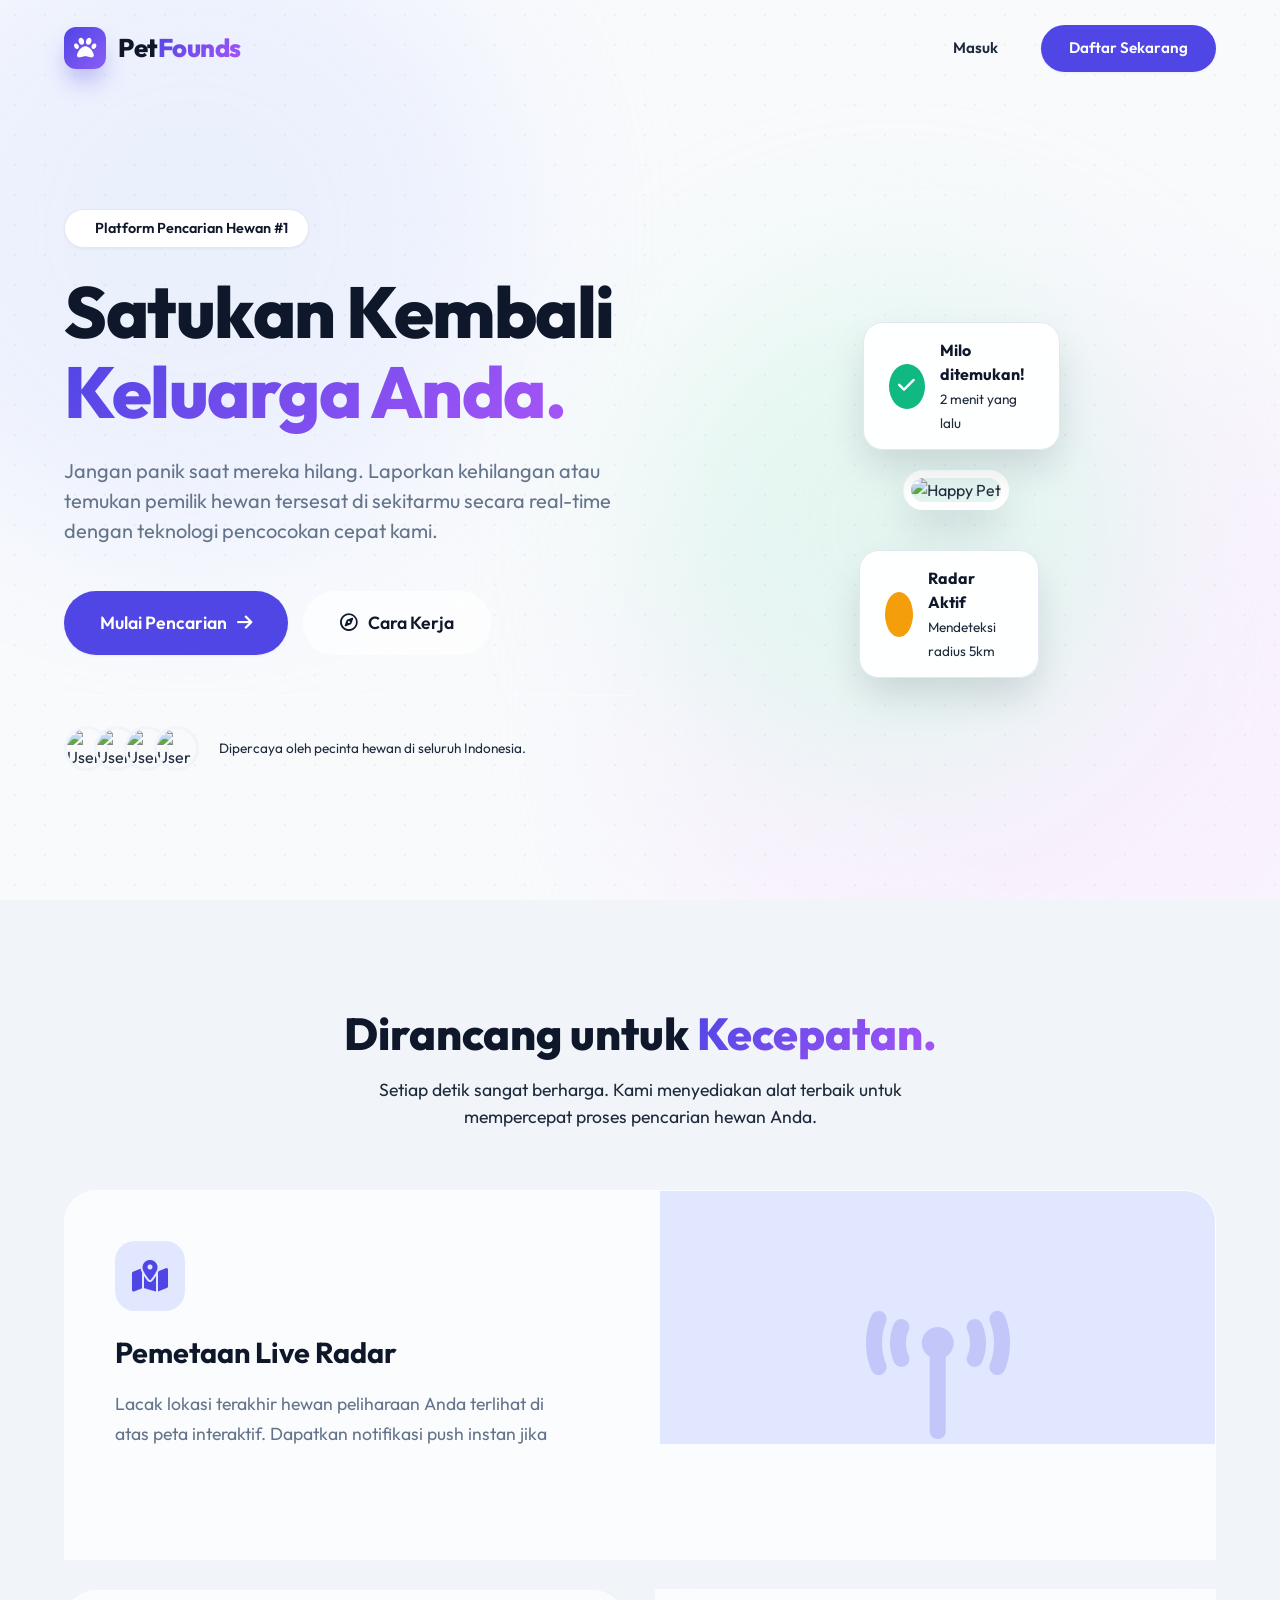
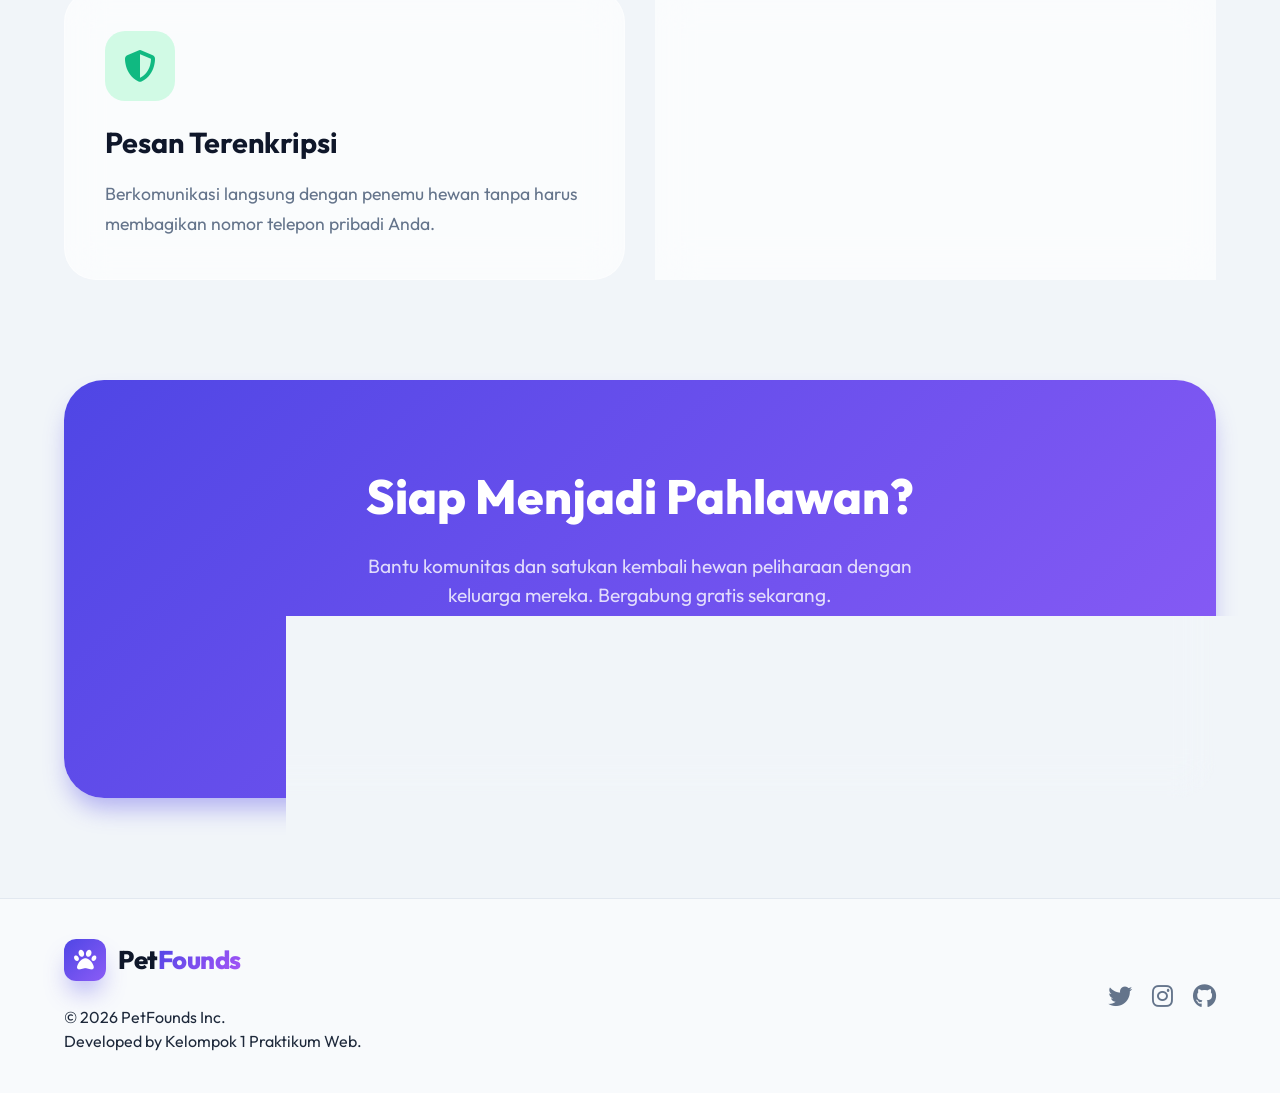
==== Pet Web App/index.html @ 16d1e673 "Add files via upload" ====
<!DOCTYPE html>
<html lang="id">
<head>
    <meta charset="UTF-8">
    <meta name="viewport" content="width=device-width, initial-scale=1.0">
    <title>PetFounds | Profesional Network Pencarian Hewan</title>
    
    <link rel="preconnect" href="https://fonts.googleapis.com">
    <link rel="preconnect" href="https://fonts.gstatic.com" crossorigin>
    <link href="https://fonts.googleapis.com/css2?family=Outfit:wght@300;400;500;600;700;800&display=swap" rel="stylesheet">
    
    <link rel="stylesheet" href="https://cdnjs.cloudflare.com/ajax/libs/font-awesome/6.4.0/css/all.min.css">
    
    <link rel="stylesheet" href="css/style.css">
</head>
<body>
    <div class="bg-animation">
        <div class="bg-ball color-1"></div>
        <div class="bg-ball color-2"></div>
        <div class="bg-ball color-3"></div>
        <div class="grid-overlay"></div>
    </div>

    <header class="guest-header">
        <div class="container-fluid flex-between">
            <div class="app-logo">
                <div class="logo-icon flex-center"><i class="fa-solid fa-paw"></i></div>
                <span class="logo-text">Pet<span class="text-gradient">Founds</span></span>
            </div>
            <div class="hero-nav flex-center" style="gap: 15px;">
                <a href="login.html" class="btn btn-ghost font-bold">Masuk</a>
                <a href="login.html" class="btn btn-primary shadow-primary">Daftar Sekarang</a>
            </div>
        </div>
    </header>

    <main class="main-content full-width" style="padding: 0;">
        
        <section class="hero-section container-fluid">
            <div class="hero-text fade-up" style="animation-delay: 0.1s;">
                <div class="badge-glass mb-4">
                    <i class="fa-solid fa-sparkles text-warning"></i> Platform Pencarian Hewan #1
                </div>
                <h1 class="hero-title">Satukan Kembali <br><span class="text-gradient">Keluarga Anda.</span></h1>
                <p class="hero-desc">Jangan panik saat mereka hilang. Laporkan kehilangan atau temukan pemilik hewan tersesat di sekitarmu secara real-time dengan teknologi pencocokan cepat kami.</p>
                
                <div class="hero-actions">
                    <a href="login.html" class="btn btn-primary btn-lg">Mulai Pencarian <i class="fa-solid fa-arrow-right"></i></a>
                    <a href="#features" class="btn btn-glass btn-lg"><i class="fa-regular fa-compass"></i> Cara Kerja</a>
                </div>

                <div class="social-proof mt-4">
                    <div class="avatar-group">
                        <img src="https://i.pravatar.cc/100?img=1" alt="User">
                        <img src="https://i.pravatar.cc/100?img=2" alt="User">
                        <img src="https://i.pravatar.cc/100?img=3" alt="User">
                        <img src="https://i.pravatar.cc/100?img=4" alt="User">
                    </div>
                    <p class="text-muted text-sm">Dipercaya oleh pecinta hewan di seluruh Indonesia.</p>
                </div>
            </div>

            <div class="hero-image flex-center fade-in" style="animation-delay: 0.3s; position: relative;">
                <div class="mockup-wrapper">
                    <img src="https://images.unsplash.com/photo-1543852786-1cf6624b9987?auto=format&fit=crop&q=80&w=800" alt="Happy Pet" class="main-hero-img">
                    <div class="floating-badge badge-1">
                        <div class="icon-circle bg-success"><i class="fa-solid fa-check"></i></div>
                        <div>
                            <strong style="color: var(--secondary); display: block;">Milo ditemukan!</strong>
                            <span class="text-muted text-sm">2 menit yang lalu</span>
                        </div>
                    </div>
                    <div class="floating-badge badge-2">
                        <div class="icon-circle bg-warning"><i class="fa-solid fa-radar"></i></div>
                        <div>
                            <strong style="color: var(--secondary); display: block;">Radar Aktif</strong>
                            <span class="text-muted text-sm">Mendeteksi radius 5km</span>
                        </div>
                    </div>
                </div>
            </div>
        </section>

        <section id="features" class="features-section container-fluid">
            <div class="text-center" style="margin-bottom: 60px;">
                <h2 style="font-size: 2.8rem; font-weight: 800; color: var(--secondary);">Dirancang untuk <span class="text-gradient">Kecepatan.</span></h2>
                <p class="text-muted" style="font-size: 1.1rem; max-width: 600px; margin: 10px auto 0;">Setiap detik sangat berharga. Kami menyediakan alat terbaik untuk mempercepat proses pencarian hewan Anda.</p>
            </div>

            <div class="bento-landing-grid">
                <div class="bento-feature feature-large glass-panel">
                    <div class="feature-content">
                        <div class="feature-icon bg-primary-light text-primary"><i class="fa-solid fa-map-location-dot"></i></div>
                        <h3>Pemetaan Live Radar</h3>
                        <p>Lacak lokasi terakhir hewan peliharaan Anda terlihat di atas peta interaktif. Dapatkan notifikasi push instan jika ada pengguna lain yang melaporkan penemuan di area Anda.</p>
                    </div>
                    <div class="feature-visual bg-primary-light">
                        <i class="fa-solid fa-tower-broadcast text-primary" style="font-size: 8rem; opacity: 0.2;"></i>
                    </div>
                </div>

                <div class="bento-feature glass-panel">
                    <div class="feature-icon bg-success-light text-success"><i class="fa-solid fa-shield-halved"></i></div>
                    <h3>Pesan Terenkripsi</h3>
                    <p>Berkomunikasi langsung dengan penemu hewan tanpa harus membagikan nomor telepon pribadi Anda.</p>
                </div>

                <div class="bento-feature glass-panel">
                    <div class="feature-icon bg-warning-light text-warning"><i class="fa-solid fa-robot"></i></div>
                    <h3>Pencocokan Cerdas</h3>
                    <p>Sistem kami mencocokkan ciri-ciri laporan hilang dan laporan ditemukan secara otomatis.</p>
                </div>
            </div>
        </section>

        <section class="cta-section container-fluid">
            <div class="cta-box glass-panel text-center">
                <h2 style="font-size: 3rem; font-weight: 800; color: white; margin-bottom: 20px;">Siap Menjadi Pahlawan?</h2>
                <p style="color: rgba(255,255,255,0.8); font-size: 1.2rem; max-width: 600px; margin: 0 auto 40px;">Bantu komunitas dan satukan kembali hewan peliharaan dengan keluarga mereka. Bergabung gratis sekarang.</p>
                <a href="login.html" class="btn bg-surface text-primary btn-lg shadow-lg" style="font-size: 1.2rem; padding: 20px 40px;">Buka Akses Dashboard <i class="fa-solid fa-arrow-right"></i></a>
            </div>
        </section>

        <footer class="app-footer">
            <div class="container-fluid flex-between footer-content">
                <div class="footer-brand">
                    <div class="app-logo mb-4">
                        <div class="logo-icon flex-center"><i class="fa-solid fa-paw"></i></div>
                        <span class="logo-text">Pet<span class="text-gradient">Founds</span></span>
                    </div>
                    <p class="text-muted">© 2026 PetFounds Inc.<br>Developed by Kelompok 1 Praktikum Web.</p>
                </div>
                <div class="footer-links">
                    <a href="#"><i class="fa-brands fa-twitter"></i></a>
                    <a href="#"><i class="fa-brands fa-instagram"></i></a>
                    <a href="#"><i class="fa-brands fa-github"></i></a>
                </div>
            </div>
        </footer>
    </main>

    <script src="script.js"></script>
</body>
</html>
---- Pet Web App/css/style.css ----
/* ================= PROFESSIONAL DESIGN SYSTEM & ANIMATION ================= */

:root {
    /* Skema Warna Profesional (Indigo & Slate) */
    --primary: #4f46e5;       /* Indigo 600 */
    --primary-hover: #4338ca; /* Indigo 700 */
    --primary-light: rgba(79, 70, 229, 0.1);
    
    --secondary: #0f172a;     /* Slate 900 */
    
    --success: #10b981;       /* Emerald 500 */
    --danger: #ef4444;        /* Red 500 */
    --warning: #f59e0b;       /* Amber 500 */
    
    --bg-app: #f1f5f9;        /* Slate 100 */
    --surface: #ffffff;       /* White */
    --border: #e2e8f0;        /* Slate 200 */
    
    --text-main: #1e293b;     /* Slate 800 */
    --text-muted: #64748b;    /* Slate 500 */
    
    /* Efek Glassmorphism */
    --glass-bg: rgba(255, 255, 255, 0.65);
    --glass-border: rgba(255, 255, 255, 0.4);
    
    /* Shadows & Radius */
    --shadow-sm: 0 1px 3px rgba(0,0,0,0.05);
    --shadow-md: 0 10px 15px -3px rgba(15, 23, 42, 0.08);
    --shadow-lg: 0 20px 40px -5px rgba(15, 23, 42, 0.15);
    --shadow-primary: 0 15px 25px -5px rgba(79, 70, 229, 0.4);
    
    --radius-sm: 8px;
    --radius-md: 16px;
    --radius-lg: 24px;
    --radius-full: 9999px;
    
    --transition: all 0.4s cubic-bezier(0.16, 1, 0.3, 1);
}

/* ================= RESET & GLOBAL ================= */
* { margin: 0; padding: 0; box-sizing: border-box; }
body { 
    font-family: 'Outfit', sans-serif; 
    background-color: var(--bg-app); 
    color: var(--text-main); 
    font-size: 16px; 
    overflow-x: hidden; 
    line-height: 1.5;
    min-height: 100vh;
    animation: pageIn 0.5s ease-out;
}
@keyframes pageIn {
    from { opacity: 0; transform: translateY(10px); }
    to { opacity: 1; transform: translateY(0); }
}

a { text-decoration: none; color: inherit; transition: var(--transition); }
button, input, select, textarea { font-family: inherit; border: none; outline: none; background: none; transition: var(--transition); }

/* ================= UTILS & ANIMATIONS ================= */
.hidden { display: none !important; }
.text-gradient { 
    background: linear-gradient(135deg, var(--primary), #a855f7); 
    -webkit-background-clip: text; 
    -webkit-text-fill-color: transparent; 
}
.flex-center { display: flex; justify-content: center; align-items: center; }
.flex-between { display: flex; justify-content: space-between; align-items: center; }
.container-fluid { padding: 0 5%; max-width: 1440px; margin: 0 auto; }
.page-pt { padding-top: 40px; padding-bottom: 60px; }
.text-center { text-align: center; }
.mb-4 { margin-bottom: 1.5rem; } .mt-4 { margin-top: 1.5rem; }
.text-sm { font-size: 0.85rem; }

/* Global Background Animation & Grid */
.bg-animation {
    position: fixed; top: 0; left: 0; width: 100vw; height: 100vh; z-index: -1;
    background: #f8fafc; overflow: hidden;
}
.bg-ball {
    position: absolute; border-radius: 50%; opacity: 0.5; filter: blur(80px);
    animation: ballMove 25s infinite alternate ease-in-out;
}
.color-1 { top: -10%; left: -10%; width: 50vw; height: 50vw; background: #e0e7ff; animation-delay: 0s; }
.color-2 { bottom: -20%; right: -10%; width: 60vw; height: 60vw; background: #fae8ff; animation-delay: -5s; }
.color-3 { top: 30%; left: 50%; width: 40vw; height: 40vw; background: #d1fae5; animation-delay: -10s; }
.grid-overlay {
    position: absolute; top: 0; left: 0; width: 100%; height: 100%;
    background-image: radial-gradient(var(--text-muted) 1px, transparent 1px);
    background-size: 30px 30px; opacity: 0.07;
}

@keyframes ballMove {
    0% { transform: translate(0, 0) scale(1); }
    100% { transform: translate(50px, 50px) scale(1.1); }
}

/* ================= PREMIUM LOGO & BUTTONS ================= */
.app-logo { display: flex; align-items: center; gap: 12px; }
.logo-icon { 
    width: 42px; height: 42px; 
    background: linear-gradient(135deg, var(--primary), #8b5cf6); 
    border-radius: 12px; color: white; font-size: 1.4rem; 
    box-shadow: var(--shadow-primary);
}
.logo-text { font-size: 1.6rem; font-weight: 800; color: var(--secondary); letter-spacing: -0.5px; }

.btn { 
    padding: 12px 28px; border-radius: var(--radius-full); 
    font-weight: 600; font-size: 0.95rem;
    display: inline-flex; align-items: center; justify-content: center; gap: 10px;
}
.btn:hover { transform: translateY(-3px); }
.btn-primary { background-color: var(--primary); color: white; box-shadow: var(--shadow-sm); }
.btn-primary:hover { background-color: var(--primary-hover); box-shadow: var(--shadow-primary); }
.btn-glass { background: var(--glass-bg); backdrop-filter: blur(10px); border: 1px solid var(--glass-border); color: var(--secondary); }
.btn-glass:hover { background: white; box-shadow: var(--shadow-md); }
.btn-ghost { color: var(--text-main); }
.btn-ghost:hover { color: var(--primary); background: var(--primary-light); }
.btn-lg { padding: 18px 36px; font-size: 1.1rem; }
.bg-surface { background-color: var(--surface); }

/* Glassmorphism Panel Base */
.glass-panel { 
    background-color: var(--glass-bg); backdrop-filter: blur(20px); -webkit-backdrop-filter: blur(20px);
    border: 1px solid var(--glass-border); box-shadow: var(--shadow-glass); 
}

/* ================= LAYOUT & SIDEBAR ================= */
.app-wrapper { display: flex; min-height: 100vh; }
.sidebar { 
    width: 280px; position: fixed; height: calc(100vh - 40px); margin: 20px; 
    border-radius: var(--radius-lg); display: flex; flex-direction: column; 
    z-index: 50; padding: 30px 20px; transition: var(--transition); 
}
.sidebar-header { margin-bottom: 50px; padding-left: 10px; }
.sidebar-nav { flex: 1; display: flex; flex-direction: column; gap: 8px; }
.nav-item { 
    display: flex; align-items: center; gap: 16px; 
    padding: 16px 20px; border-radius: var(--radius-md); 
    color: var(--text-muted); font-weight: 600; font-size: 1rem;
}
.nav-item i { font-size: 1.3rem; transition: var(--transition); width: 25px; text-align: center; }
.nav-item:hover { color: var(--primary); background-color: var(--primary-light); transform: translateX(5px); }
.nav-item.active { background-color: white; color: var(--primary); box-shadow: var(--shadow-sm); }
.sidebar-footer { padding-top: 20px; border-top: 1px solid var(--border); display: flex; justify-content: center; }
.main-content { flex: 1; margin-left: 280px; transition: var(--transition); position: relative; }
.main-content.full-width { margin-left: 0; }

/* ================= LANDING PAGE SPECIFIC ================= */
.guest-header { position: absolute; top: 0; left: 0; width: 100%; z-index: 100; padding: 25px 0; }

/* Hero Section */
.hero-section { min-height: 100vh; display: grid; grid-template-columns: 1.1fr 1fr; align-items: center; gap: 60px; padding-top: 80px; }
.badge-glass { display: inline-flex; align-items: center; gap: 10px; padding: 8px 20px; border-radius: var(--radius-full); background: white; border: 1px solid var(--border); font-weight: 600; font-size: 0.9rem; color: var(--secondary); box-shadow: var(--shadow-sm); }
.hero-title { font-size: 4.5rem; line-height: 1.1; font-weight: 800; color: var(--secondary); margin-bottom: 25px; letter-spacing: -1.5px; }
.hero-desc { font-size: 1.25rem; color: var(--text-muted); margin-bottom: 45px; max-width: 550px; }
.hero-actions { display: flex; gap: 15px; margin-bottom: 40px; }

/* Social Proof Avatars */
.social-proof { display: flex; align-items: center; gap: 20px; border-top: 1px solid var(--glass-border); padding-top: 30px; }
.avatar-group { display: flex; align-items: center; }
.avatar-group img { width: 45px; height: 45px; border-radius: 50%; border: 3px solid var(--bg-app); margin-left: -15px; object-fit: cover; }
.avatar-group img:first-child { margin-left: 0; }
.avatar-more { width: 45px; height: 45px; border-radius: 50%; border: 3px solid var(--bg-app); margin-left: -15px; background: var(--secondary); color: white; display: flex; justify-content: center; align-items: center; font-size: 0.8rem; font-weight: bold; z-index: 10; }

/* Hero Image & Floats */
.mockup-wrapper { position: relative; perspective: 1000px; }
.main-hero-img { 
    width: 100%; height: 550px; object-fit: cover; 
    border-radius: var(--radius-lg); box-shadow: var(--shadow-lg); 
    border: 8px solid white; transform: rotateY(-5deg) rotateX(5deg);
    transition: 0.5s; animation: floatHero 6s ease-in-out infinite;
}
.mockup-wrapper:hover .main-hero-img { transform: rotateY(0) rotateX(0); }
@keyframes floatHero { 0%, 100% { transform: translateY(0) rotateY(-5deg) rotateX(5deg); } 50% { transform: translateY(-20px) rotateY(-5deg) rotateX(5deg); } }

.floating-badge { position: absolute; background: rgba(255,255,255,0.95); backdrop-filter: blur(10px); padding: 15px 25px; border-radius: 20px; display: flex; align-items: center; gap: 15px; box-shadow: var(--shadow-lg); border: 1px solid var(--border); z-index: 10; animation: floatHero 5s ease-in-out infinite reverse;}
.icon-circle { width: 45px; height: 45px; border-radius: 50%; display: flex; justify-content: center; align-items: center; color: white; font-size: 1.2rem; }
.bg-success { background-color: var(--success); } .bg-warning { background-color: var(--warning); }
.badge-1 { bottom: 60px; left: -40px; } .badge-2 { top: 80px; right: -30px; animation-duration: 7s; }

/* Bento Features Section */
.features-section { padding-top: 100px; padding-bottom: 100px; }
.bento-landing-grid { display: grid; grid-template-columns: 1fr 1fr; gap: 30px; }
.bento-feature { padding: 40px; border-radius: 32px; display: flex; flex-direction: column; transition: var(--transition); cursor: default; }
.bento-feature:hover { transform: translateY(-10px); box-shadow: var(--shadow-lg); }
.feature-large { grid-column: span 2; display: grid; grid-template-columns: 1fr 1fr; align-items: center; gap: 40px; padding: 0; overflow: hidden; }
.feature-large .feature-content { padding: 50px; }
.feature-visual { height: 100%; display: flex; justify-content: center; align-items: center; background: linear-gradient(135deg, var(--primary-light), transparent); }
.feature-icon { width: 70px; height: 70px; border-radius: 20px; display: flex; justify-content: center; align-items: center; font-size: 2rem; margin-bottom: 20px; }
.bg-primary-light { background: #e0e7ff; color: var(--primary); }
.bg-success-light { background: #d1fae5; color: var(--success); }
.bg-warning-light { background: #fef3c7; color: var(--warning); }
.bento-feature h3 { font-size: 1.8rem; color: var(--secondary); margin-bottom: 15px; font-weight: 700; }
.bento-feature p { color: var(--text-muted); font-size: 1.1rem; line-height: 1.7; }

/* CTA & Footer */
.cta-section { padding-bottom: 100px; }
.cta-box { background: linear-gradient(135deg, var(--primary), #8b5cf6); padding: 80px 40px; border-radius: 40px; box-shadow: var(--shadow-primary); border: none; }
.app-footer { border-top: 1px solid var(--border); padding: 40px 0; background: rgba(255,255,255,0.5); }
.footer-links { display: flex; gap: 20px; font-size: 1.5rem; color: var(--text-muted); }
.footer-links a:hover { color: var(--primary); }

/* ================= LOGIN PAGE ================= */
.auth-layout { display: flex; justify-content: center; align-items: center; min-height: 100vh; padding: 20px; }
.auth-card { padding: 50px 40px; border-radius: var(--radius-lg); width: 100%; max-width: 450px; box-shadow: var(--shadow-lg); }
.input-modern { position: relative; width: 100%; margin-bottom: 20px; }
.input-modern i { position: absolute; left: 20px; top: 50%; transform: translateY(-50%); color: var(--text-muted); font-size: 1.2rem; }
.input-modern input, .input-modern select, .input-modern textarea { 
    width: 100%; padding: 18px 20px 18px 55px; 
    background-color: rgba(255,255,255,0.8); 
    border: 2px solid transparent; border-radius: 14px; 
    font-size: 1rem; color: var(--text-main); font-weight: 500;
}
.input-modern input:focus, .input-modern select:focus, .input-modern textarea:focus { border-color: var(--primary); background-color: white; box-shadow: 0 0 0 4px var(--primary-light); }

/* ================= FEED (POST REPORT) ================= */
.search-modern input { width: 100%; max-width: 380px; padding: 16px 20px 16px 55px; border: 1px solid var(--glass-border); border-radius: var(--radius-full); font-size: 1rem; box-shadow: var(--shadow-sm); }
.feed-grid { display: grid; grid-template-columns: repeat(auto-fill, minmax(min(100%, 320px), 1fr)); gap: 30px; margin-top: 40px; }
.feed-card { background-color: var(--surface); border-radius: var(--radius-md); padding: 18px; box-shadow: var(--shadow-sm); border: 1px solid var(--border); cursor: pointer; transition: var(--transition); }
.feed-card:hover { transform: translateY(-5px); box-shadow: var(--shadow-lg); border-color: var(--primary-light); }
.card-img-box { position: relative; width: 100%; height: 260px; border-radius: 12px; overflow: hidden; margin-bottom: 18px; }
.card-img-box img { width: 100%; height: 100%; object-fit: cover; transition: transform 0.5s; }
.feed-card:hover .card-img-box img { transform: scale(1.05); }
.card-badge { position: absolute; top: 12px; left: 12px; padding: 6px 14px; border-radius: var(--radius-full); font-size: 0.75rem; font-weight: 700; color: white; text-transform: uppercase; letter-spacing: 0.5px; z-index: 2; box-shadow: var(--shadow-sm); }
.badge-found { background-color: var(--success); } .badge-lost { background-color: var(--danger); }
.card-body h3 { font-size: 1.25rem; font-weight: 700; color: var(--secondary); margin-bottom: 8px; }
.card-meta { display: flex; align-items: center; gap: 8px; font-size: 0.9rem; color: var(--text-muted); margin-bottom: 15px; }
.card-footer { display: flex; justify-content: space-between; align-items: center; padding-top: 15px; border-top: 1px solid var(--border); }
.author-box { display: flex; align-items: center; gap: 10px; }
.author-img { width: 35px; height: 35px; border-radius: 10px; }
.author-name { font-size: 0.85rem; font-weight: 600; color: var(--text-main); display: block; }
.btn-like { color: var(--text-muted); font-size: 1.1rem; }
.btn-like:hover, .btn-like.liked { color: var(--danger); transform: scale(1.1); }

/* ================= FORMS ================= */
.report-type-selector { display: flex; gap: 20px; margin-bottom: 35px; }
.type-card { flex: 1; cursor: pointer; }
.type-card input { display: none; }
.type-content { padding: 25px; border-radius: var(--radius-md); background-color: rgba(255,255,255,0.5); border: 2px solid transparent; text-align: center; transition: var(--transition); color: var(--text-muted); font-weight: 600; }
.type-content i { font-size: 2.5rem; margin-bottom: 10px; display: block; }
.type-card input:checked + .found-glow { background-color: white; border-color: var(--success); color: var(--success); box-shadow: 0 10px 20px rgba(16, 185, 129, 0.15); }
.type-card input:checked + .lost-glow { background-color: white; border-color: var(--danger); color: var(--danger); box-shadow: 0 10px 20px rgba(239, 68, 68, 0.15); }

.upload-modern { border: 2px dashed var(--border); border-radius: var(--radius-md); padding: 40px; text-align: center; background-color: rgba(255,255,255,0.4); cursor: pointer; position: relative; min-height: 250px; display: flex; align-items: center; justify-content: center; overflow: hidden; margin-bottom: 30px; }
.upload-icon { font-size: 3rem; color: var(--primary); margin-bottom: 10px; }
#image-preview { position: absolute; top: 0; left: 0; width: 100%; height: 100%; object-fit: cover; z-index: 5; }
.form-grid-2 { display: grid; grid-template-columns: 1fr 1fr; gap: 20px; }
.input-modern.no-icon textarea { padding-left: 20px; resize: vertical; border-radius: 14px; }

/* ================= MODAL & TOAST ================= */
.modal-overlay { position: fixed; top: 0; left: 0; width: 100%; height: 100%; background-color: rgba(15, 23, 42, 0.6); backdrop-filter: blur(5px); z-index: 1000; display: flex; justify-content: center; align-items: center; padding: 20px; opacity: 0; visibility: hidden; transition: var(--transition); }
.modal-overlay.show { opacity: 1; visibility: visible; }
.modal-content { background-color: var(--surface); width: 100%; max-width: 600px; border-radius: var(--radius-lg); padding: 30px; position: relative; transform: scale(0.9); transition: 0.4s cubic-bezier(0.34, 1.56, 0.64, 1); box-shadow: var(--shadow-lg); }
.modal-overlay.show .modal-content { transform: scale(1); }
.btn-close-modal { position: absolute; top: 20px; right: 20px; font-size: 1.3rem; color: var(--text-muted); z-index: 10;}
.btn-close-modal:hover { color: var(--danger); transform: rotate(90deg); }

#toast-container { position: fixed; bottom: 30px; right: 30px; z-index: 9999; display: flex; flex-direction: column; gap: 10px; pointer-events: none; }
.toast { background-color: var(--secondary); color: white; padding: 16px 25px; border-radius: var(--radius-md); box-shadow: var(--shadow-lg); display: flex; align-items: center; gap: 12px; transform: translateX(120%); transition: transform 0.4s cubic-bezier(0.16, 1, 0.3, 1); pointer-events: auto; font-weight: 500;}
.toast.show { transform: translateX(0); }

/* ================= RESPONSIVE (MOBILE) ================= */
@media (max-width: 1024px) {
    /* Hide Desktop Sidebar */
    .sidebar { transform: translateX(-120%); width: 280px; }
    .main-content { margin-left: 0; }
    
    /* Bottom Navigation */
    .sidebar { 
        top: auto; bottom: 0; height: 80px; width: 100%; margin: 0;
        border-radius: 30px 30px 0 0; transform: translateX(0); 
        flex-direction: row; padding: 0 10px; 
        background-color: rgba(255,255,255,0.9); box-shadow: 0 -10px 20px rgba(0,0,0,0.05);
        border-top: 1px solid var(--glass-border); border-right: none;
    }
    .sidebar-header, .sidebar-footer { display: none; }
    .sidebar-nav { flex-direction: row; justify-content: space-around; align-items: center; width: 100%; }
    .nav-item { flex-direction: column; gap: 4px; padding: 10px; font-size: 0.75rem; justify-content: center;}
    .nav-item span { display: none; } 
    .nav-item i { font-size: 1.5rem; }
    .nav-item.active { background: transparent; color: var(--primary); box-shadow: none; transform: translateY(-5px); }
    .nav-item.active::after { content: ''; position: absolute; bottom: 0; width: 6px; height: 6px; background: var(--primary); border-radius: 50%; }
    
    .page-pt { padding-top: 30px; padding-bottom: 100px; }
    .guest-header { padding: 20px 5%; }
    .hero-section { grid-template-columns: 1fr; text-align: center; padding-top: 120px; gap: 40px; }
    .hero-title { font-size: 3.2rem; }
    .hero-desc { margin: 0 auto 30px; }
    .hero-actions { justify-content: center; flex-direction: column; }
    .badge-1, .badge-2 { display: none; /* Hide floating badges on mobile to save space */ }
    .bento-landing-grid { grid-template-columns: 1fr; }
    .feature-large { grid-template-columns: 1fr; }
    .feature-large .feature-content { padding: 30px; }
    .form-grid-2 { grid-template-columns: 1fr; }
    .report-type-selector { flex-direction: column; }
    .footer-content { flex-direction: column; gap: 20px; text-align: center; }

    /* ================= CHAT APPLICATION UI ================= */
.chat-wrapper {
    flex: 1; display: flex; border-radius: var(--radius-lg); 
    overflow: hidden; margin-bottom: 20px;
    background: rgba(255, 255, 255, 0.4);
    border: 1px solid var(--glass-border);
}

/* Chat List Panel */
.chat-list-panel {
    width: 320px; border-right: 1px solid var(--glass-border);
    display: flex; flex-direction: column;
    background: rgba(255, 255, 255, 0.5);
}
.chat-contacts { flex: 1; overflow-y: auto; }
.contact-item {
    display: flex; align-items: center; gap: 15px;
    padding: 15px 20px; cursor: pointer; transition: var(--transition);
    border-bottom: 1px solid rgba(0,0,0,0.03);
}
.contact-item:hover { background: rgba(255, 255, 255, 0.8); }
.contact-item.active { background: white; border-left: 4px solid var(--primary); }
.contact-avatar { width: 45px; height: 45px; border-radius: 50%; object-fit: cover; }
.contact-info { flex: 1; overflow: hidden; }
.contact-name { font-weight: 700; color: var(--secondary); font-size: 0.95rem; margin-bottom: 3px; display: flex; justify-content: space-between; }
.contact-time { font-size: 0.7rem; color: var(--text-muted); font-weight: 400; }
.contact-preview { font-size: 0.85rem; color: var(--text-muted); white-space: nowrap; overflow: hidden; text-overflow: ellipsis; }

/* Chat Active Panel */
.chat-active-panel {
    flex: 1; display: flex; flex-direction: column;
    background: rgba(255, 255, 255, 0.7);
}
.chat-header {
    padding: 20px; border-bottom: 1px solid var(--glass-border);
    display: flex; justify-content: space-between; align-items: center;
    background: rgba(255, 255, 255, 0.9);
}
.chat-messages {
    flex: 1; padding: 30px; overflow-y: auto;
    display: flex; flex-direction: column; gap: 15px;
}
.chat-date-divider {
    text-align: center; margin: 10px 0; position: relative;
}
.chat-date-divider span {
    background: var(--bg-app); padding: 5px 15px; border-radius: 20px;
    font-size: 0.75rem; color: var(--text-muted); font-weight: 600;
}

/* Chat Bubbles */
.msg-bubble {
    max-width: 70%; padding: 12px 18px; font-size: 0.95rem;
    position: relative; animation: fadeUp 0.3s ease-out;
}
.msg-received {
    background: white; color: var(--text-main);
    align-self: flex-start;
    border-radius: 18px 18px 18px 4px;
    box-shadow: var(--shadow-sm); border: 1px solid var(--border);
}
.msg-sent {
    background: var(--primary); color: white;
    align-self: flex-end;
    border-radius: 18px 18px 4px 18px;
    box-shadow: var(--shadow-primary);
}
.msg-time {
    font-size: 0.7rem; margin-top: 5px; display: block; text-align: right; opacity: 0.7;
}

/* Chat Input */
.chat-input-area {
    padding: 20px; background: rgba(255, 255, 255, 0.9);
    border-top: 1px solid var(--glass-border);
    display: flex; align-items: center; gap: 15px;
}
.chat-input-area input {
    flex: 1; padding: 15px 20px; border-radius: var(--radius-full);
    border: 1px solid var(--border); background: var(--bg-app);
    font-size: 0.95rem; transition: var(--transition);
}
.chat-input-area input:focus {
    border-color: var(--primary); background: white;
    box-shadow: 0 0 0 3px var(--primary-light);
}

/* Chat Responsive Mobile */
@media (max-width: 1024px) {
    .chat-wrapper { flex-direction: column; height: calc(100vh - 160px); }
    .chat-list-panel { width: 100%; height: 30%; border-right: none; border-bottom: 1px solid var(--glass-border); }
    .chat-active-panel { height: 70%; }
}

/* ================= ADVANCED PROFILE UI ================= */
.profile-header-card { 
    background-color: var(--glass-bg); backdrop-filter: blur(20px);
    border-radius: var(--radius-lg); overflow: hidden; 
    box-shadow: var(--shadow-md); border: 1px solid var(--glass-border); 
}
.profile-cover { 
    height: 220px; position: relative;
    background: linear-gradient(135deg, var(--primary) 0%, #d946ef 50%, #8b5cf6 100%); 
    background-size: 200% 200%; animation: gradientBg 10s ease infinite;
}
@keyframes gradientBg { 0% { background-position: 0% 50%; } 50% { background-position: 100% 50%; } 100% { background-position: 0% 50%; } }

.profile-info-wrapper { 
    padding: 0 40px; display: flex; justify-content: space-between; 
    align-items: flex-end; margin-top: -60px; flex-wrap: wrap; gap: 20px; 
}
.profile-avatar-large { 
    position: relative; width: 140px; height: 140px; 
    border-radius: 30px; border: 6px solid var(--bg-app); 
    box-shadow: var(--shadow-md); background: white; 
}
.profile-avatar-large img { width: 100%; height: 100%; border-radius: 24px; object-fit: cover; }
.edit-avatar-btn { 
    position: absolute; bottom: -5px; right: -5px; width: 40px; height: 40px; 
    border-radius: 12px; background: var(--primary); color: white; 
    display: flex; align-items: center; justify-content: center; 
    cursor: pointer; box-shadow: var(--shadow-sm); transition: var(--transition); border: 3px solid var(--bg-app);
}
.edit-avatar-btn:hover { background: var(--primary-hover); transform: scale(1.1); }
.online-indicator {
    position: absolute; top: 10px; right: 10px; width: 15px; height: 15px;
    background: var(--success); border-radius: 50%; border: 3px solid white;
}

.profile-details { flex: 1; padding-bottom: 10px; margin-left: 10px; }
.profile-details h2 { font-size: 2.2rem; color: var(--secondary); font-weight: 800; letter-spacing: -0.5px;}
.profile-actions { padding-bottom: 10px; }

/* Tabs Profil */
.profile-tabs { 
    display: flex; gap: 15px; padding: 20px 40px 0; margin-top: 20px;
    border-top: 1px solid var(--glass-border); overflow-x: auto;
}
.tab-btn { 
    padding: 15px 20px; font-weight: 600; color: var(--text-muted); 
    border-bottom: 3px solid transparent; transition: var(--transition); 
    white-space: nowrap;
}
.tab-btn:hover { color: var(--primary); }
.tab-btn.active { color: var(--primary); border-bottom-color: var(--primary); }

/* Bento Grid Profil Bawah */
.profile-bento-grid { display: grid; grid-template-columns: 1fr 2fr; gap: 25px; align-items: start; }
.p-4 { padding: 1.5rem; }
.radius-lg { border-radius: var(--radius-lg); }
.border-b { border-bottom: 1px solid var(--glass-border); }
.pb-2 { padding-bottom: 0.5rem; }
.mb-3 { margin-bottom: 1rem; }

.contact-list { list-style: none; display: flex; flex-direction: column; gap: 12px; }
.contact-list li { display: flex; align-items: center; gap: 10px; }
.contact-list i { width: 20px; text-align: center; }

/* Badges Grid */
.badges-grid { display: grid; grid-template-columns: repeat(3, 1fr); gap: 10px; text-align: center; }
.achievement-badge { display: flex; flex-direction: column; align-items: center; gap: 5px; cursor: help; }
.badge-icon { width: 50px; height: 50px; border-radius: 16px; display: flex; justify-content: center; align-items: center; font-size: 1.5rem; transition: var(--transition); }
.achievement-badge:hover .badge-icon { transform: translateY(-5px) scale(1.1); box-shadow: var(--shadow-sm); }
.achievement-badge span { font-size: 0.75rem; font-weight: 600; color: var(--text-muted); }

/* Stats & Activity */
.stats-bento { display: grid; grid-template-columns: repeat(3, 1fr); gap: 20px; }
.flex-1 { display: flex; flex-direction: column; height: 100%; }

.activity-list { display: flex; flex-direction: column; gap: 15px; }
.activity-card { 
    display: flex; gap: 15px; padding: 15px; border-radius: 16px; 
    background: rgba(255,255,255,0.5); border: 1px solid var(--glass-border);
    transition: var(--transition); cursor: pointer;
}
.activity-card:hover { background: white; transform: translateX(5px); box-shadow: var(--shadow-sm); }
.activity-card img { width: 70px; height: 70px; border-radius: 12px; object-fit: cover; }
.activity-info { flex: 1; }
.activity-info h4 { font-size: 1rem; color: var(--secondary); margin-bottom: 5px; }
.activity-meta { font-size: 0.8rem; color: var(--text-muted); display: flex; gap: 10px; align-items: center; }

/* Responsive Profile */
@media (max-width: 992px) {
    .profile-info-wrapper { flex-direction: column; align-items: center; text-align: center; margin-top: -80px; padding: 0 20px; }
    .profile-details { margin: 15px 0; display: flex; flex-direction: column; align-items: center; }
    .profile-tabs { padding: 15px 20px 0; justify-content: center; }
    .profile-bento-grid { grid-template-columns: 1fr; }
    .stats-bento { grid-template-columns: 1fr; }
}

}
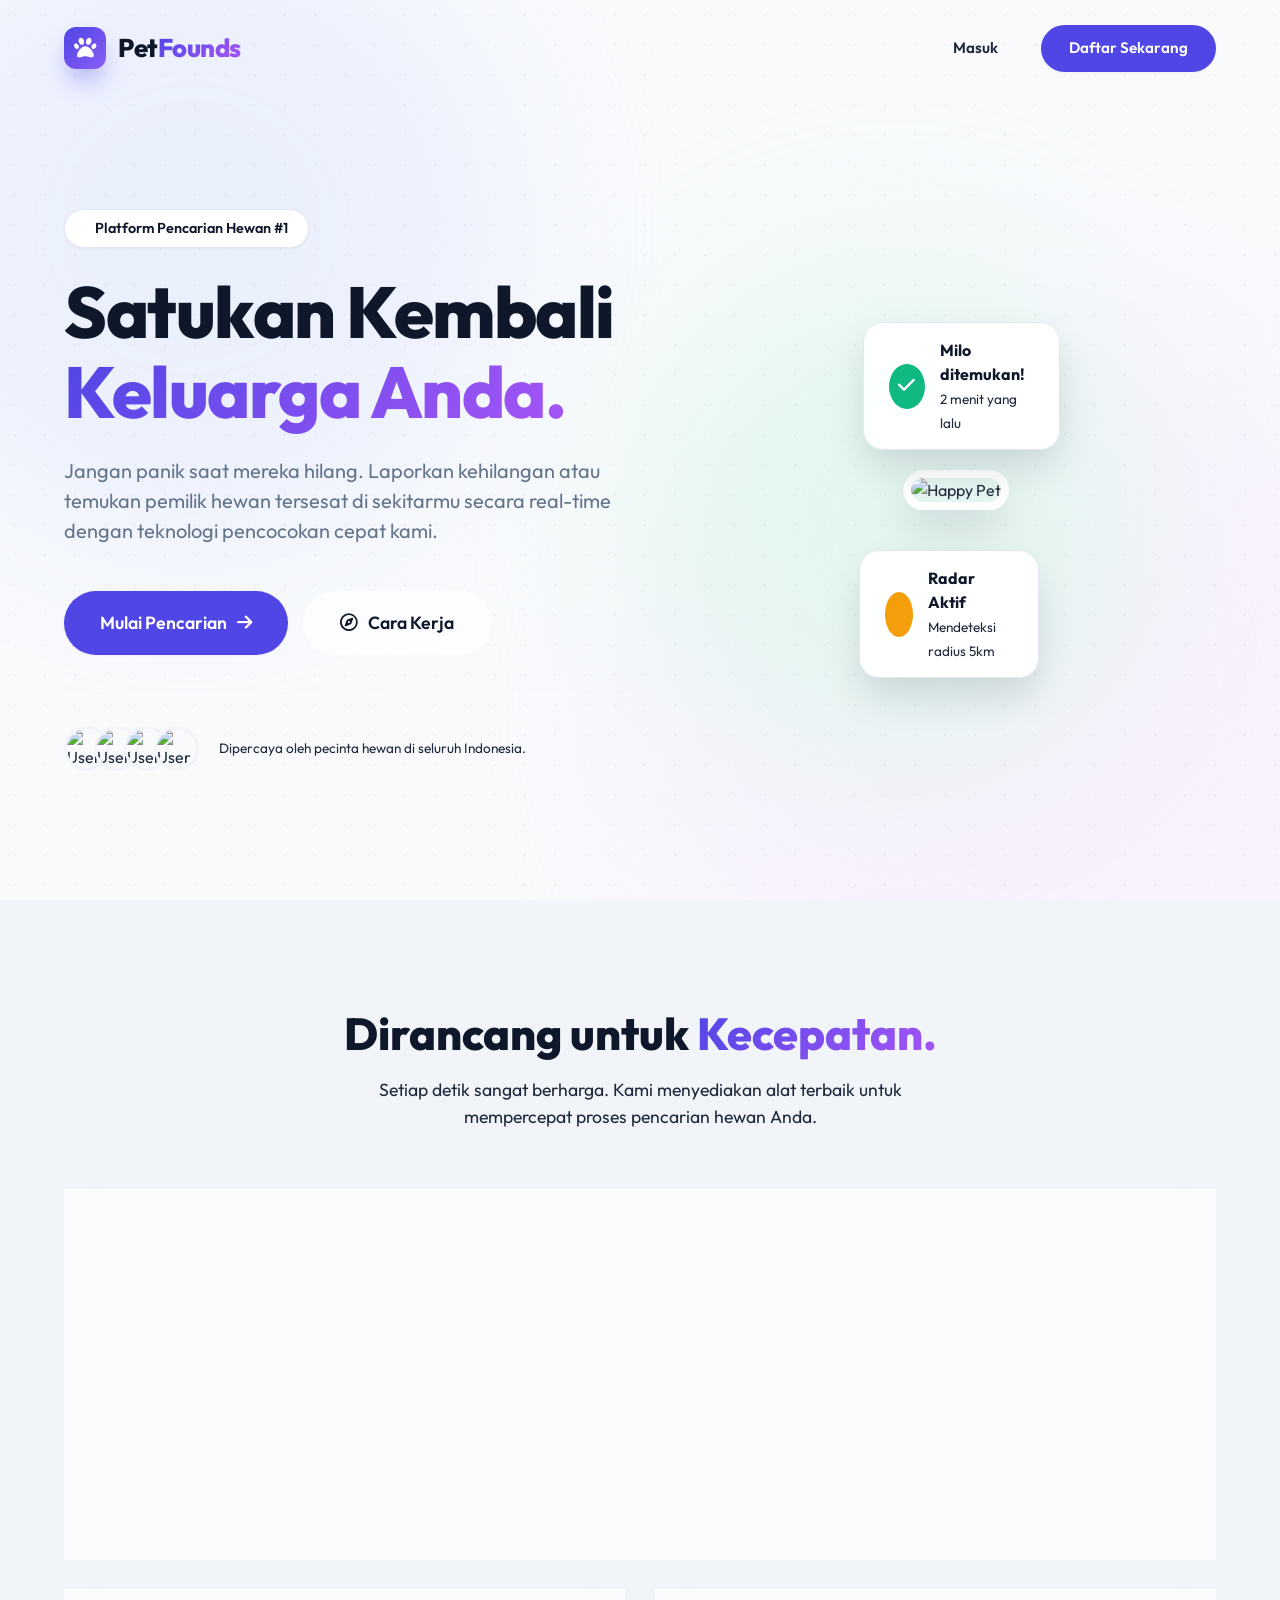
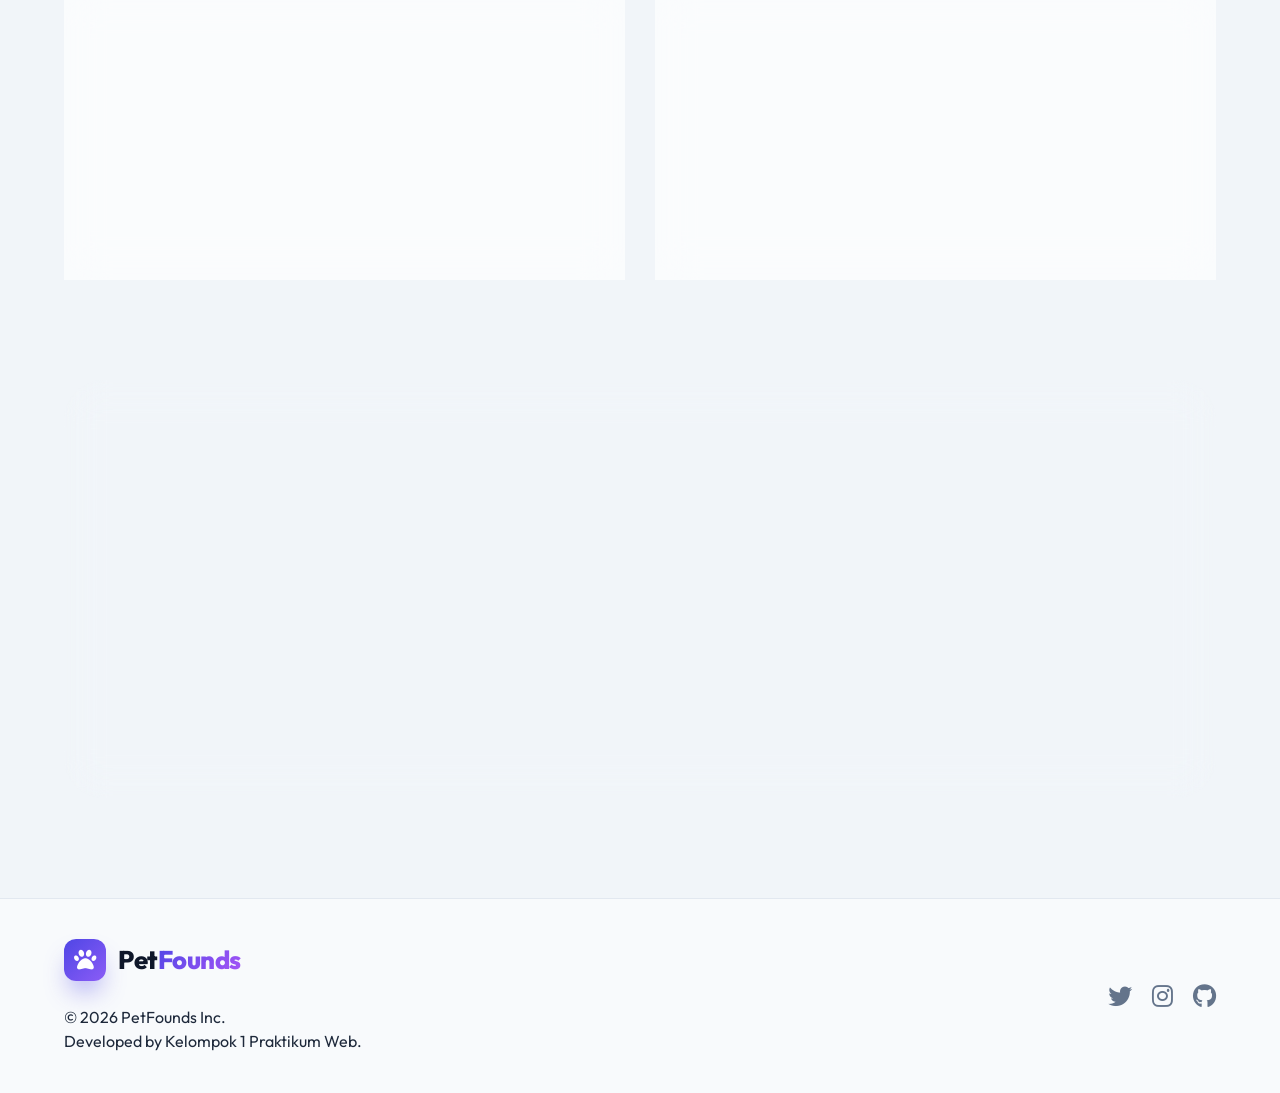
==== commit 93df2702: "memberikan revisi laman profile terus membuat range di date saat buat laporan" ====
--- a/Pet Web App/index.html
+++ b/Pet Web App/index.html
@@ -11,7 +11,7 @@
     
     <link rel="stylesheet" href="https://cdnjs.cloudflare.com/ajax/libs/font-awesome/6.4.0/css/all.min.css">
     
-    <link rel="stylesheet" href="css/style.css">
+    <link rel="stylesheet" href="../css/style.css">
 </head>
 <body>
     <div class="bg-animation">
--- a/css/style.css
+++ b/css/style.css
@@ -0,0 +1,632 @@
+/* ================= PROFESSIONAL DESIGN SYSTEM & ANIMATION ================= */
+
+:root {
+    /* Skema Warna Profesional (Indigo & Slate) */
+    --primary: #4f46e5;       /* Indigo 600 */
+    --primary-hover: #4338ca; /* Indigo 700 */
+    --primary-light: rgba(79, 70, 229, 0.1);
+    
+    --secondary: #0f172a;     /* Slate 900 */
+    
+    --success: #10b981;       /* Emerald 500 */
+    --danger: #ef4444;        /* Red 500 */
+    --warning: #f59e0b;       /* Amber 500 */
+    
+    --bg-app: #f1f5f9;        /* Slate 100 */
+    --surface: #ffffff;       /* White */
+    --border: #e2e8f0;        /* Slate 200 */
+    
+    --text-main: #1e293b;     /* Slate 800 */
+    --text-muted: #64748b;    /* Slate 500 */
+    
+    /* Efek Glassmorphism */
+    --glass-bg: rgba(255, 255, 255, 0.65);
+    --glass-border: rgba(255, 255, 255, 0.4);
+    
+    /* Shadows & Radius */
+    --shadow-sm: 0 1px 3px rgba(0,0,0,0.05);
+    --shadow-md: 0 10px 15px -3px rgba(15, 23, 42, 0.08);
+    --shadow-lg: 0 20px 40px -5px rgba(15, 23, 42, 0.15);
+    --shadow-primary: 0 15px 25px -5px rgba(79, 70, 229, 0.4);
+    
+    --radius-sm: 8px;
+    --radius-md: 16px;
+    --radius-lg: 24px;
+    --radius-full: 9999px;
+    
+    --transition: all 0.4s cubic-bezier(0.16, 1, 0.3, 1);
+}
+
+/* ================= RESET & GLOBAL ================= */
+* { margin: 0; padding: 0; box-sizing: border-box; }
+body { 
+    font-family: 'Outfit', sans-serif; 
+    background-color: var(--bg-app); 
+    color: var(--text-main); 
+    font-size: 16px; 
+    overflow-x: hidden; 
+    line-height: 1.5;
+    min-height: 100vh;
+    animation: pageIn 0.5s ease-out;
+}
+@keyframes pageIn {
+    from { opacity: 0; transform: translateY(10px); }
+    to { opacity: 1; transform: translateY(0); }
+}
+
+a { text-decoration: none; color: inherit; transition: var(--transition); }
+button, input, select, textarea { font-family: inherit; border: none; outline: none; background: none; transition: var(--transition); }
+
+/* ================= UTILS & ANIMATIONS ================= */
+.hidden { display: none !important; }
+.text-gradient { 
+    background: linear-gradient(135deg, var(--primary), #a855f7); 
+    -webkit-background-clip: text; 
+    -webkit-text-fill-color: transparent; 
+}
+.flex-center { display: flex; justify-content: center; align-items: center; }
+.flex-between { display: flex; justify-content: space-between; align-items: center; }
+.container-fluid { padding: 0 5%; max-width: 1440px; margin: 0 auto; }
+.page-pt { padding-top: 40px; padding-bottom: 60px; }
+.text-center { text-align: center; }
+.mb-4 { margin-bottom: 1.5rem; } .mt-4 { margin-top: 1.5rem; }
+.text-sm { font-size: 0.85rem; }
+
+/* Global Background Animation & Grid */
+.bg-animation {
+    position: fixed; top: 0; left: 0; width: 100vw; height: 100vh; z-index: -1;
+    background: #f8fafc; overflow: hidden;
+}
+.bg-ball {
+    position: absolute; border-radius: 50%; opacity: 0.5; filter: blur(80px);
+    animation: ballMove 25s infinite alternate ease-in-out;
+}
+.color-1 { top: -10%; left: -10%; width: 50vw; height: 50vw; background: #e0e7ff; animation-delay: 0s; }
+.color-2 { bottom: -20%; right: -10%; width: 60vw; height: 60vw; background: #fae8ff; animation-delay: -5s; }
+.color-3 { top: 30%; left: 50%; width: 40vw; height: 40vw; background: #d1fae5; animation-delay: -10s; }
+.grid-overlay {
+    position: absolute; top: 0; left: 0; width: 100%; height: 100%;
+    background-image: radial-gradient(var(--text-muted) 1px, transparent 1px);
+    background-size: 30px 30px; opacity: 0.07;
+}
+
+@keyframes ballMove {
+    0% { transform: translate(0, 0) scale(1); }
+    100% { transform: translate(50px, 50px) scale(1.1); }
+}
+
+/* ================= PREMIUM LOGO & BUTTONS ================= */
+.app-logo { display: flex; align-items: center; gap: 12px; }
+.logo-icon { 
+    width: 42px; height: 42px; 
+    background: linear-gradient(135deg, var(--primary), #8b5cf6); 
+    border-radius: 12px; color: white; font-size: 1.4rem; 
+    box-shadow: var(--shadow-primary);
+}
+.logo-text { font-size: 1.6rem; font-weight: 800; color: var(--secondary); letter-spacing: -0.5px; }
+
+.btn { 
+    padding: 12px 28px; border-radius: var(--radius-full); 
+    font-weight: 600; font-size: 0.95rem;
+    display: inline-flex; align-items: center; justify-content: center; gap: 10px;
+}
+.btn:hover { transform: translateY(-3px); }
+.btn-primary { background-color: var(--primary); color: white; box-shadow: var(--shadow-sm); }
+.btn-primary:hover { background-color: var(--primary-hover); box-shadow: var(--shadow-primary); }
+.btn-glass { background: var(--glass-bg); backdrop-filter: blur(10px); border: 1px solid var(--glass-border); color: var(--secondary); }
+.btn-glass:hover { background: white; box-shadow: var(--shadow-md); }
+.btn-ghost { color: var(--text-main); }
+.btn-ghost:hover { color: var(--primary); background: var(--primary-light); }
+.btn-lg { padding: 18px 36px; font-size: 1.1rem; }
+.bg-surface { background-color: var(--surface); }
+
+/* Glassmorphism Panel Base */
+.glass-panel { 
+    background-color: var(--glass-bg); backdrop-filter: blur(20px); -webkit-backdrop-filter: blur(20px);
+    border: 1px solid var(--glass-border); box-shadow: var(--shadow-glass); 
+}
+
+/* ================= LAYOUT & SIDEBAR ================= */
+.app-wrapper { display: flex; min-height: 100vh; }
+.sidebar { 
+    width: 280px; position: fixed; height: calc(100vh - 40px); margin: 20px; 
+    border-radius: var(--radius-lg); display: flex; flex-direction: column; 
+    z-index: 50; padding: 30px 20px; transition: var(--transition); 
+}
+.sidebar-header { margin-bottom: 50px; padding-left: 10px; }
+.sidebar-nav { flex: 1; display: flex; flex-direction: column; gap: 8px; }
+.nav-item { 
+    display: flex; align-items: center; gap: 16px; 
+    padding: 16px 20px; border-radius: var(--radius-md); 
+    color: var(--text-muted); font-weight: 600; font-size: 1rem;
+}
+.nav-item i { font-size: 1.3rem; transition: var(--transition); width: 25px; text-align: center; }
+.nav-item:hover { color: var(--primary); background-color: var(--primary-light); transform: translateX(5px); }
+.nav-item.active { background-color: white; color: var(--primary); box-shadow: var(--shadow-sm); }
+.sidebar-footer { padding-top: 20px; border-top: 1px solid var(--border); display: flex; justify-content: center; }
+.main-content { flex: 1; margin-left: 280px; transition: var(--transition); position: relative; }
+.main-content.full-width { margin-left: 0; }
+
+/* ================= LANDING PAGE SPECIFIC ================= */
+.guest-header { position: absolute; top: 0; left: 0; width: 100%; z-index: 100; padding: 25px 0; }
+
+/* Hero Section */
+.hero-section { min-height: 100vh; display: grid; grid-template-columns: 1.1fr 1fr; align-items: center; gap: 60px; padding-top: 80px; }
+.badge-glass { display: inline-flex; align-items: center; gap: 10px; padding: 8px 20px; border-radius: var(--radius-full); background: white; border: 1px solid var(--border); font-weight: 600; font-size: 0.9rem; color: var(--secondary); box-shadow: var(--shadow-sm); }
+.hero-title { font-size: 4.5rem; line-height: 1.1; font-weight: 800; color: var(--secondary); margin-bottom: 25px; letter-spacing: -1.5px; }
+.hero-desc { font-size: 1.25rem; color: var(--text-muted); margin-bottom: 45px; max-width: 550px; }
+.hero-actions { display: flex; gap: 15px; margin-bottom: 40px; }
+
+/* Social Proof Avatars */
+.social-proof { display: flex; align-items: center; gap: 20px; border-top: 1px solid var(--glass-border); padding-top: 30px; }
+.avatar-group { display: flex; align-items: center; }
+.avatar-group img { width: 45px; height: 45px; border-radius: 50%; border: 3px solid var(--bg-app); margin-left: -15px; object-fit: cover; }
+.avatar-group img:first-child { margin-left: 0; }
+.avatar-more { width: 45px; height: 45px; border-radius: 50%; border: 3px solid var(--bg-app); margin-left: -15px; background: var(--secondary); color: white; display: flex; justify-content: center; align-items: center; font-size: 0.8rem; font-weight: bold; z-index: 10; }
+
+/* Hero Image & Floats */
+.mockup-wrapper { position: relative; perspective: 1000px; }
+.main-hero-img { 
+    width: 100%; height: 550px; object-fit: cover; 
+    border-radius: var(--radius-lg); box-shadow: var(--shadow-lg); 
+    border: 8px solid white; transform: rotateY(-5deg) rotateX(5deg);
+    transition: 0.5s; animation: floatHero 6s ease-in-out infinite;
+}
+.mockup-wrapper:hover .main-hero-img { transform: rotateY(0) rotateX(0); }
+@keyframes floatHero { 0%, 100% { transform: translateY(0) rotateY(-5deg) rotateX(5deg); } 50% { transform: translateY(-20px) rotateY(-5deg) rotateX(5deg); } }
+
+.floating-badge { position: absolute; background: rgba(255,255,255,0.95); backdrop-filter: blur(10px); padding: 15px 25px; border-radius: 20px; display: flex; align-items: center; gap: 15px; box-shadow: var(--shadow-lg); border: 1px solid var(--border); z-index: 10; animation: floatHero 5s ease-in-out infinite reverse;}
+.icon-circle { width: 45px; height: 45px; border-radius: 50%; display: flex; justify-content: center; align-items: center; color: white; font-size: 1.2rem; }
+.bg-success { background-color: var(--success); } .bg-warning { background-color: var(--warning); }
+.badge-1 { bottom: 60px; left: -40px; } .badge-2 { top: 80px; right: -30px; animation-duration: 7s; }
+
+/* Bento Features Section */
+.features-section { padding-top: 100px; padding-bottom: 100px; }
+.bento-landing-grid { display: grid; grid-template-columns: 1fr 1fr; gap: 30px; }
+.bento-feature { padding: 40px; border-radius: 32px; display: flex; flex-direction: column; transition: var(--transition); cursor: default; }
+.bento-feature:hover { transform: translateY(-10px); box-shadow: var(--shadow-lg); }
+.feature-large { grid-column: span 2; display: grid; grid-template-columns: 1fr 1fr; align-items: center; gap: 40px; padding: 0; overflow: hidden; }
+.feature-large .feature-content { padding: 50px; }
+.feature-visual { height: 100%; display: flex; justify-content: center; align-items: center; background: linear-gradient(135deg, var(--primary-light), transparent); }
+.feature-icon { width: 70px; height: 70px; border-radius: 20px; display: flex; justify-content: center; align-items: center; font-size: 2rem; margin-bottom: 20px; }
+.bg-primary-light { background: #e0e7ff; color: var(--primary); }
+.bg-success-light { background: #d1fae5; color: var(--success); }
+.bg-warning-light { background: #fef3c7; color: var(--warning); }
+.bento-feature h3 { font-size: 1.8rem; color: var(--secondary); margin-bottom: 15px; font-weight: 700; }
+.bento-feature p { color: var(--text-muted); font-size: 1.1rem; line-height: 1.7; }
+
+/* CTA & Footer */
+.cta-section { padding-bottom: 100px; }
+.cta-box { background: linear-gradient(135deg, var(--primary), #8b5cf6); padding: 80px 40px; border-radius: 40px; box-shadow: var(--shadow-primary); border: none; }
+.app-footer { border-top: 1px solid var(--border); padding: 40px 0; background: rgba(255,255,255,0.5); }
+.footer-links { display: flex; gap: 20px; font-size: 1.5rem; color: var(--text-muted); }
+.footer-links a:hover { color: var(--primary); }
+
+/* ================= LOGIN PAGE ================= */
+.auth-layout { display: flex; justify-content: center; align-items: center; min-height: 100vh; padding: 20px; }
+.auth-card { padding: 50px 40px; border-radius: var(--radius-lg); width: 100%; max-width: 450px; box-shadow: var(--shadow-lg); }
+.input-modern { position: relative; width: 100%; margin-bottom: 20px; }
+.input-modern i { position: absolute; left: 20px; top: 50%; transform: translateY(-50%); color: var(--text-muted); font-size: 1.2rem; }
+.input-modern input, .input-modern select, .input-modern textarea { 
+    width: 100%; padding: 18px 20px 18px 55px; 
+    background-color: rgba(255,255,255,0.8); 
+    border: 2px solid transparent; border-radius: 14px; 
+    font-size: 1rem; color: var(--text-main); font-weight: 500;
+}
+.input-modern input:focus, .input-modern select:focus, .input-modern textarea:focus { border-color: var(--primary); background-color: white; box-shadow: 0 0 0 4px var(--primary-light); }
+
+/* ================= FEED (POST REPORT) ================= */
+.search-modern input { width: 100%; max-width: 380px; padding: 16px 20px 16px 55px; border: 1px solid var(--glass-border); border-radius: var(--radius-full); font-size: 1rem; box-shadow: var(--shadow-sm); }
+.feed-grid { display: grid; grid-template-columns: repeat(auto-fill, minmax(min(100%, 320px), 1fr)); gap: 30px; margin-top: 40px; }
+.feed-card { background-color: var(--surface); border-radius: var(--radius-md); padding: 18px; box-shadow: var(--shadow-sm); border: 1px solid var(--border); cursor: pointer; transition: var(--transition); }
+.feed-card:hover { transform: translateY(-5px); box-shadow: var(--shadow-lg); border-color: var(--primary-light); }
+.card-img-box { position: relative; width: 100%; height: 260px; border-radius: 12px; overflow: hidden; margin-bottom: 18px; }
+.card-img-box img { width: 100%; height: 100%; object-fit: cover; transition: transform 0.5s; }
+.feed-card:hover .card-img-box img { transform: scale(1.05); }
+.card-badge { position: absolute; top: 12px; left: 12px; padding: 6px 14px; border-radius: var(--radius-full); font-size: 0.75rem; font-weight: 700; color: white; text-transform: uppercase; letter-spacing: 0.5px; z-index: 2; box-shadow: var(--shadow-sm); }
+.badge-found { background-color: var(--success); } .badge-lost { background-color: var(--danger); }
+.card-body h3 { font-size: 1.25rem; font-weight: 700; color: var(--secondary); margin-bottom: 8px; }
+.card-meta { display: flex; align-items: center; gap: 8px; font-size: 0.9rem; color: var(--text-muted); margin-bottom: 15px; }
+.card-footer { display: flex; justify-content: space-between; align-items: center; padding-top: 15px; border-top: 1px solid var(--border); }
+.author-box { display: flex; align-items: center; gap: 10px; }
+.author-img { width: 35px; height: 35px; border-radius: 10px; }
+.author-name { font-size: 0.85rem; font-weight: 600; color: var(--text-main); display: block; }
+.btn-like { color: var(--text-muted); font-size: 1.1rem; }
+.btn-like:hover, .btn-like.liked { color: var(--danger); transform: scale(1.1); }
+.search-modern {
+    position: relative;
+    display: inline-block;
+}
+
+.search-modern i {
+    position: absolute;
+    left: 18px;
+    top: 50%;
+    transform: translateY(-50%);
+    color: var(--text-muted);
+    font-size: 16px;
+}
+
+/* ================= FORMS ================= */
+.report-type-selector { display: flex; gap: 20px; margin-bottom: 35px; }
+.type-card { flex: 1; cursor: pointer; }
+.type-card input { display: none; }
+.type-content { padding: 25px; border-radius: var(--radius-md); background-color: rgba(255,255,255,0.5); border: 2px solid transparent; text-align: center; transition: var(--transition); color: var(--text-muted); font-weight: 600; }
+.type-content i { font-size: 2.5rem; margin-bottom: 10px; display: block; }
+.type-card input:checked + .found-glow { background-color: white; border-color: var(--success); color: var(--success); box-shadow: 0 10px 20px rgba(16, 185, 129, 0.15); }
+.type-card input:checked + .lost-glow { background-color: white; border-color: var(--danger); color: var(--danger); box-shadow: 0 10px 20px rgba(239, 68, 68, 0.15); }
+.report-type-card {
+    transition: var(--transition);
+    cursor: pointer;
+    border: 1px solid rgba(148, 163, 184, 0.18);
+    background: #f8fafc;
+    color: var(--text-dark);
+    padding: 28px 24px;
+    border-radius: 28px;
+    display: flex;
+    flex-direction: column;
+    align-items: center;
+    gap: 14px;
+    justify-content: center;
+    min-height: 170px;
+    text-align: center;
+    box-shadow: 0 15px 30px rgba(15, 23, 42, 0.04);
+}
+.report-type-card i {
+    font-size: 2.2rem;
+    color: var(--text-muted);
+}
+.report-type-card span {
+    display: block;
+    font-weight: 700;
+    color: var(--text-muted);
+}
+.report-type-card.active {
+    border-width: 2px;
+    box-shadow: 0 25px 45px rgba(15, 23, 42, 0.12);
+}
+.report-type-card.report-type-found.active {
+    border-color: var(--success);
+    background: rgba(16, 185, 129, 0.08);
+}
+.report-type-card.report-type-found.active i,
+.report-type-card.report-type-found.active span {
+    color: var(--success);
+}
+.report-type-card.report-type-lost.active {
+    border-color: var(--danger);
+    background: rgba(239, 68, 68, 0.08);
+}
+.report-type-card.report-type-lost.active i,
+.report-type-card.report-type-lost.active span {
+    color: var(--danger);
+}
+.report-type-card:hover {
+    transform: translateY(-4px);
+}
+.report-type-card input[type="radio"] {
+    display: none;
+}
+
+.upload-modern { border: 2px dashed var(--border); border-radius: var(--radius-md); padding: 40px; text-align: center; background-color: rgba(255,255,255,0.4); cursor: pointer; position: relative; min-height: 250px; display: flex; align-items: center; justify-content: center; overflow: hidden; margin-bottom: 30px; }
+.upload-icon { font-size: 3rem; color: var(--primary); margin-bottom: 10px; }
+#image-preview { position: absolute; top: 0; left: 0; width: 100%; height: 100%; object-fit: cover; z-index: 5; }
+.form-grid-2 { display: grid; grid-template-columns: 1fr 1fr; gap: 20px; }
+.input-modern.no-icon textarea { padding-left: 20px; resize: vertical; border-radius: 14px; }
+
+/* ================= MODAL & TOAST ================= */
+.modal-overlay { position: fixed; top: 0; left: 0; width: 100%; height: 100%; background-color: rgba(15, 23, 42, 0.6); backdrop-filter: blur(5px); z-index: 1000; display: flex; justify-content: center; align-items: center; padding: 20px; opacity: 0; visibility: hidden; transition: var(--transition); }
+.modal-overlay.show { opacity: 1; visibility: visible; }
+.modal-content { background-color: var(--surface); width: 100%; max-width: 600px; border-radius: var(--radius-lg); padding: 30px; position: relative; transform: scale(0.9); transition: 0.4s cubic-bezier(0.34, 1.56, 0.64, 1); box-shadow: var(--shadow-lg); }
+.modal-overlay.show .modal-content { transform: scale(1); }
+.btn-close-modal { position: absolute; top: 20px; right: 20px; font-size: 1.3rem; color: var(--text-muted); z-index: 10;}
+.btn-close-modal:hover { color: var(--danger); transform: rotate(90deg); }
+
+#toast-container { position: fixed; bottom: 30px; right: 30px; z-index: 9999; display: flex; flex-direction: column; gap: 10px; pointer-events: none; }
+.toast { background-color: var(--secondary); color: white; padding: 16px 25px; border-radius: var(--radius-md); box-shadow: var(--shadow-lg); display: flex; align-items: center; gap: 12px; transform: translateX(120%); transition: transform 0.4s cubic-bezier(0.16, 1, 0.3, 1); pointer-events: auto; font-weight: 500;}
+.toast.show { transform: translateX(0); }
+
+/* ================= RESPONSIVE (MOBILE) ================= */
+@media (max-width: 1024px) {
+    /* Hide Desktop Sidebar */
+    .sidebar { transform: translateX(-120%); width: 280px; }
+    .main-content { margin-left: 0; }
+    
+    /* Bottom Navigation */
+    .sidebar { 
+        top: auto; bottom: 0; height: 80px; width: 100%; margin: 0;
+        border-radius: 30px 30px 0 0; transform: translateX(0); 
+        flex-direction: row; padding: 0 10px; 
+        background-color: rgba(255,255,255,0.9); box-shadow: 0 -10px 20px rgba(0,0,0,0.05);
+        border-top: 1px solid var(--glass-border); border-right: none;
+    }
+    .sidebar-header, .sidebar-footer { display: none; }
+    .sidebar-nav { flex-direction: row; justify-content: space-around; align-items: center; width: 100%; }
+    .nav-item { flex-direction: column; gap: 4px; padding: 10px; font-size: 0.75rem; justify-content: center;}
+    .nav-item span { display: none; } 
+    .nav-item i { font-size: 1.5rem; }
+    .nav-item.active { background: transparent; color: var(--primary); box-shadow: none; transform: translateY(-5px); }
+    .nav-item.active::after { content: ''; position: absolute; bottom: 0; width: 6px; height: 6px; background: var(--primary); border-radius: 50%; }
+    
+    .page-pt { padding-top: 30px; padding-bottom: 100px; }
+    .guest-header { padding: 20px 5%; }
+    .hero-section { grid-template-columns: 1fr; text-align: center; padding-top: 120px; gap: 40px; }
+    .hero-title { font-size: 3.2rem; }
+    .hero-desc { margin: 0 auto 30px; }
+    .hero-actions { justify-content: center; flex-direction: column; }
+    .badge-1, .badge-2 { display: none; /* Hide floating badges on mobile to save space */ }
+    .bento-landing-grid { grid-template-columns: 1fr; }
+    .feature-large { grid-template-columns: 1fr; }
+    .feature-large .feature-content { padding: 30px; }
+    .form-grid-2 { grid-template-columns: 1fr; }
+    .report-type-selector { flex-direction: column; }
+    .footer-content { flex-direction: column; gap: 20px; text-align: center; }
+
+    /* Profile header becomes responsive a bit earlier */
+    .profile-info-wrapper {
+        flex-direction: column;
+        align-items: center;
+        text-align: center;
+        margin-top: -80px;
+        padding: 0 20px;
+    }
+    .profile-avatar-large {
+        margin-bottom: 20px;
+    }
+    .profile-details {
+        margin: 15px 0;
+        display: flex;
+        flex-direction: column;
+        align-items: center;
+    }
+    .profile-actions {
+        width: 100%;
+        display: flex;
+        justify-content: center;
+    }
+    .profile-actions .btn {
+        min-width: 220px;
+    }
+    .edit-avatar-btn {
+        z-index: 2;
+    }
+}
+
+/* ================= CHAT APPLICATION UI ================= */
+.chat-wrapper {
+    flex: 1; display: flex; border-radius: var(--radius-lg); 
+    overflow: hidden; margin-bottom: 20px;
+    background: rgba(255, 255, 255, 0.4);
+    border: 1px solid var(--glass-border);
+}
+
+/* Chat List Panel */
+.chat-list-panel {
+    width: 320px; border-right: 1px solid var(--glass-border);
+    display: flex; flex-direction: column;
+    background: rgba(255, 255, 255, 0.5);
+}
+.chat-contacts { flex: 1; overflow-y: auto; }
+.contact-item {
+    display: flex; align-items: center; gap: 15px;
+    padding: 15px 20px; cursor: pointer; transition: var(--transition);
+    border-bottom: 1px solid rgba(0,0,0,0.03);
+}
+.contact-item:hover { background: rgba(255, 255, 255, 0.8); }
+.contact-item.active { background: white; border-left: 4px solid var(--primary); }
+.contact-avatar { width: 45px; height: 45px; border-radius: 50%; object-fit: cover; }
+.contact-info { flex: 1; overflow: hidden; }
+.contact-name { font-weight: 700; color: var(--secondary); font-size: 0.95rem; margin-bottom: 3px; display: flex; justify-content: space-between; }
+.contact-time { font-size: 0.7rem; color: var(--text-muted); font-weight: 400; }
+.contact-preview { font-size: 0.85rem; color: var(--text-muted); white-space: nowrap; overflow: hidden; text-overflow: ellipsis; }
+
+/* Chat Active Panel */
+.chat-active-panel {
+    flex: 1; display: flex; flex-direction: column;
+    background: rgba(255, 255, 255, 0.7);
+}
+.chat-header {
+    padding: 20px; border-bottom: 1px solid var(--glass-border);
+    display: flex; justify-content: space-between; align-items: center;
+    background: rgba(255, 255, 255, 0.9);
+}
+.chat-messages {
+    flex: 1; padding: 30px; overflow-y: auto;
+    display: flex; flex-direction: column; gap: 15px;
+}
+.chat-date-divider {
+    text-align: center; margin: 10px 0; position: relative;
+}
+.chat-date-divider span {
+    background: var(--bg-app); padding: 5px 15px; border-radius: 20px;
+    font-size: 0.75rem; color: var(--text-muted); font-weight: 600;
+}
+
+/* Chat Bubbles */
+.msg-bubble {
+    max-width: 70%; padding: 12px 18px; font-size: 0.95rem;
+    position: relative; animation: fadeUp 0.3s ease-out;
+}
+.msg-received {
+    background: white; color: var(--text-main);
+    align-self: flex-start;
+    border-radius: 18px 18px 18px 4px;
+    box-shadow: var(--shadow-sm); border: 1px solid var(--border);
+}
+.msg-sent {
+    background: var(--primary); color: white;
+    align-self: flex-end;
+    border-radius: 18px 18px 4px 18px;
+    box-shadow: var(--shadow-primary);
+}
+.msg-time {
+    font-size: 0.7rem; margin-top: 5px; display: block; text-align: right; opacity: 0.7;
+}
+
+/* Chat Input */
+.chat-input-area {
+    padding: 20px; background: rgba(255, 255, 255, 0.9);
+    border-top: 1px solid var(--glass-border);
+    display: flex; align-items: center; gap: 15px;
+}
+.chat-input-area input {
+    flex: 1; padding: 15px 20px; border-radius: var(--radius-full);
+    border: 1px solid var(--border); background: var(--bg-app);
+    font-size: 0.95rem; transition: var(--transition);
+}
+.chat-input-area input:focus {
+    border-color: var(--primary); background: white;
+    box-shadow: 0 0 0 3px var(--primary-light);
+}
+
+/* Chat Responsive Mobile */
+@media (max-width: 1024px) {
+    .chat-wrapper { flex-direction: column; height: calc(100vh - 160px); }
+    .chat-list-panel { width: 100%; height: 30%; border-right: none; border-bottom: 1px solid var(--glass-border); }
+    .chat-active-panel { height: 70%; }
+}
+
+/* ================= ADVANCED PROFILE UI ================= */
+.profile-header-card { 
+    background-color: var(--glass-bg); backdrop-filter: blur(20px);
+    border-radius: var(--radius-lg); overflow: hidden; 
+    box-shadow: var(--shadow-md); border: 1px solid var(--glass-border); 
+}
+.profile-cover { 
+    height: 220px; position: relative;
+    background: linear-gradient(135deg, var(--primary) 0%, #d946ef 50%, #8b5cf6 100%); 
+    background-size: 200% 200%; animation: gradientBg 10s ease infinite;
+}
+@keyframes gradientBg { 0% { background-position: 0% 50%; } 50% { background-position: 100% 50%; } 100% { background-position: 0% 50%; } }
+
+.profile-info-wrapper { 
+    padding: 60px 40px 35px; display: grid; grid-template-columns: auto 1fr auto;
+    align-items: flex-start; margin-top: -20px; gap: 45px; 
+}
+.profile-avatar-large { 
+    position: relative; width: 120px; height: 120px; 
+    border-radius: 28px; border: 6px solid var(--bg-app); 
+    box-shadow: var(--shadow-md); background: white; 
+}
+.profile-avatar-large img { width: 100%; height: 100%; border-radius: 22px; object-fit: cover; }
+.profile-details { 
+    display: flex; flex-direction: column; gap: 20px; align-items: flex-start; flex: 1; min-width: 0;
+}
+.profile-main-info { display: flex; flex-direction: column; justify-content: flex-start; gap: 12px; margin-top: 4px; }
+.profile-details h2 { font-size: 2.4rem; color: var(--secondary); font-weight: 800; letter-spacing: -0.5px; margin: 0; padding-top: 0; }
+.profile-details p { margin: 0; color: var(--text-muted); line-height: 1.6; font-size: 1.05rem; }
+.profile-details .profile-email { font-weight: 500; }
+.profile-details .profile-phone { font-weight: 600; margin-top: 8px; }
+.profile-bio-box { padding: 2px 0; max-width: 100%; }
+.profile-bio { margin: 0; color: var(--text-muted); line-height: 1.7; font-size: 0.95rem; font-weight: 400; }
+.profile-actions { display: flex; align-items: flex-start; padding-top: 16px; }
+.profile-actions .btn { min-width: 168px; padding: 11px 28px; font-weight: 600; font-size: 0.96rem; }
+.edit-avatar-btn { 
+    position: absolute; bottom: -5px; right: -5px; width: 40px; height: 40px; 
+    border-radius: 12px; background: var(--primary); color: white; 
+    display: flex; align-items: center; justify-content: center; 
+    cursor: pointer; box-shadow: var(--shadow-sm); transition: var(--transition); border: 3px solid var(--bg-app);
+}
+.edit-avatar-btn:hover { background: var(--primary-hover); transform: scale(1.1); }
+.online-indicator {
+    position: absolute; top: 10px; right: 10px; width: 15px; height: 15px;
+    background: var(--success); border-radius: 50%; border: 3px solid white;
+}
+
+/* Tabs Profil */
+.profile-tabs { 
+    display: flex; gap: 15px; padding: 20px 40px 0; margin-top: 20px;
+    border-top: 1px solid var(--glass-border); overflow-x: auto;
+}
+.tab-btn { 
+    padding: 15px 20px; font-weight: 600; color: var(--text-muted); 
+    border-bottom: 3px solid transparent; transition: var(--transition); 
+    white-space: nowrap;
+}
+.tab-btn:hover { color: var(--primary); }
+.tab-btn.active { color: var(--primary); border-bottom-color: var(--primary); }
+
+/* Bento Grid Profil Bawah */
+.profile-bento-grid { display: grid; grid-template-columns: 1fr 2fr; gap: 25px; align-items: start; }
+.p-4 { padding: 1.5rem; }
+.radius-lg { border-radius: var(--radius-lg); }
+.border-b { border-bottom: 1px solid var(--glass-border); }
+.pb-2 { padding-bottom: 0.5rem; }
+.mb-3 { margin-bottom: 1rem; }
+
+.contact-list { list-style: none; display: flex; flex-direction: column; gap: 12px; }
+.contact-list li { display: flex; align-items: center; gap: 10px; }
+.contact-list i { width: 20px; text-align: center; }
+
+/* Badges Grid */
+.badges-grid { display: grid; grid-template-columns: repeat(3, 1fr); gap: 10px; text-align: center; }
+.achievement-badge { display: flex; flex-direction: column; align-items: center; gap: 5px; cursor: help; }
+.badge-icon { width: 50px; height: 50px; border-radius: 16px; display: flex; justify-content: center; align-items: center; font-size: 1.5rem; transition: var(--transition); }
+.achievement-badge:hover .badge-icon { transform: translateY(-5px) scale(1.1); box-shadow: var(--shadow-sm); }
+.achievement-badge span { font-size: 0.75rem; font-weight: 600; color: var(--text-muted); }
+
+/* Stats & Activity */
+.stats-bento { display: grid; grid-template-columns: repeat(3, 1fr); gap: 20px; }
+.flex-1 { display: flex; flex-direction: column; height: 100%; }
+
+.activity-list { display: grid; grid-template-columns: repeat(auto-fit, minmax(300px, 1fr)); gap: 24px; max-width: 1200px; margin: 0 auto; align-items: start; }
+.activity-card { 
+    display: flex !important; flex-direction: column !important; gap: 14px; padding: 18px; border-radius: 20px; 
+    width: 100%; max-width: 100%; margin: 0; background: white; border: 1px solid var(--border);
+    transition: transform 0.3s ease, box-shadow 0.3s ease, border-color 0.3s ease; cursor: pointer;
+    position: relative; box-shadow: var(--shadow-sm); overflow: hidden;
+}
+.activity-card:hover { 
+    transform: translateY(-5px);
+    box-shadow: var(--shadow-lg);
+    border-color: var(--primary-light);
+}
+.activity-card:hover img {
+    transform: scale(1.05);
+}
+.activity-card img { 
+    width: 100%; height: 180px; object-fit: cover; 
+    border-radius: 16px; border: 1px solid var(--border); transition: transform 0.3s ease;
+}
+.activity-card-content { display: flex; flex-direction: column; gap: 12px; padding: 10px 0; }
+.activity-info { display: flex; flex-direction: column; gap: 6px; }
+.activity-info h4 { 
+    font-size: 1.15rem; color: var(--secondary); margin: 0; font-weight: 700;
+}
+.activity-info .activity-type { font-size: 0.85rem; color: var(--text-muted); font-weight: 600; text-transform: uppercase; letter-spacing: 0.5px; }
+.activity-meta { 
+    display: grid; gap: 8px; font-size: 0.9rem; color: var(--text-muted);
+}
+.activity-meta span { display: inline-flex; align-items: center; gap: 8px; }
+.activity-meta span i { color: var(--primary); width: 18px; text-align: center; }
+.activity-description {
+    font-size: 0.95rem; color: var(--text-main); line-height: 1.5; margin-top: 4px;
+}
+.activity-status {
+    position: absolute; top: 18px; right: 18px; 
+    padding: 6px 14px; border-radius: 999px; font-size: 0.75rem; font-weight: 700;
+    text-transform: uppercase; letter-spacing: 0.5px;
+}
+.activity-status.found {
+    background: rgba(16, 185, 129, 0.12); color: var(--success);
+}
+.activity-status.lost {
+    background: rgba(239, 68, 68, 0.12); color: var(--danger);
+}
+@media (max-width: 860px) {
+    .activity-card img { height: 180px; }
+    .activity-status { position: static; align-self: flex-start; margin-top: 10px; }
+}
+
+/* Responsive Profile */
+@media (max-width: 992px) {
+    .profile-info-wrapper { flex-direction: column; align-items: center; text-align: center; margin-top: -80px; padding: 25px 20px 20px; gap: 20px; }
+    .profile-details { width: 100%; gap: 18px; }
+    .profile-main-info { align-items: center; }
+    .profile-details h2 { text-align: center; }
+    .profile-bio-box { width: 100%; }
+    .profile-actions { justify-content: center; width: 100%; }
+    .profile-tabs { padding: 15px 20px 0; justify-content: center; }
+    .profile-bento-grid { grid-template-columns: 1fr; }
+    .stats-bento { grid-template-columns: 1fr; }
+}
